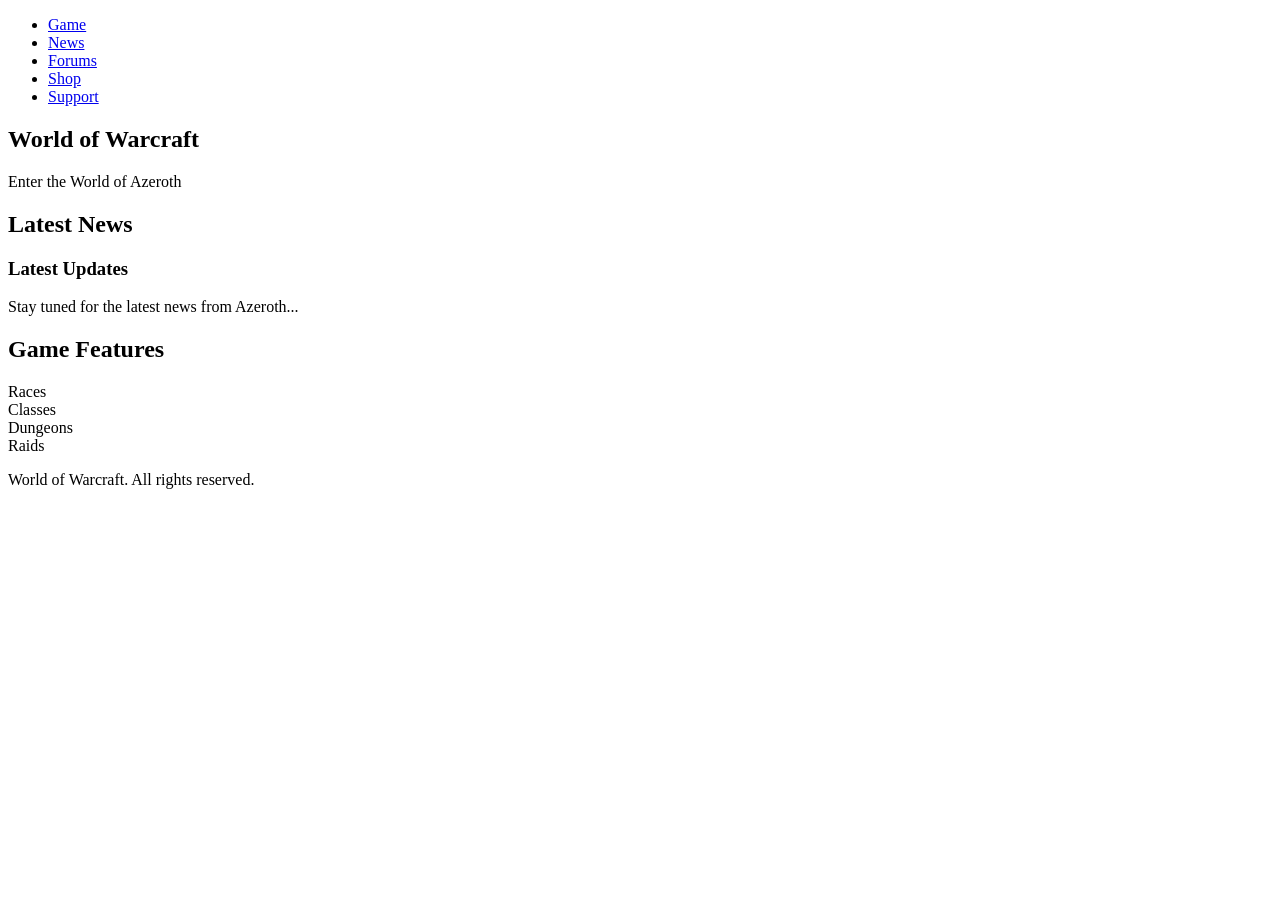
==== index.html @ 6325b82b "first commit" ====
<!DOCTYPE html>
<html lang="en">
<head>
    <meta charset="UTF-8">
    <meta name="viewport" content="width=device-width, initial-scale=1.0">
    <title>World of Warcraft - The Official Website</title>
    <link rel="stylesheet" href="styles.css">
</head>
<body>
    <header>
        <nav>
            <ul>
                <li><a href="#">Game</a></li>
                <li><a href="#">News</a></li>
                <li><a href="#">Forums</a></li>
                <li><a href="#">Shop</a></li>
                <li><a href="#">Support</a></li>
            </ul>
        </nav>
    </header>

    <main>
        <section class="hero">
            <h1>World of Warcraft</h1>
            <p>Enter the World of Azeroth</p>
        </section>

        <section class="news">
            <h2>Latest News</h2>
            <article>
                <h3>Latest Updates</h3>
                <p>Stay tuned for the latest news from Azeroth...</p>
            </article>
        </section>

        <section class="features">
            <h2>Game Features</h2>
            <div class="feature-grid">
                <div class="feature-card">Races</div>
                <div class="feature-card">Classes</div>
                <div class="feature-card">Dungeons</div>
                <div class="feature-card">Raids</div>
            </div>
        </section>
    </main>

    <footer>
        <p>World of Warcraft. All rights reserved.</p>
    </footer>

    <script src="script.js"></script>
</body>
</html>
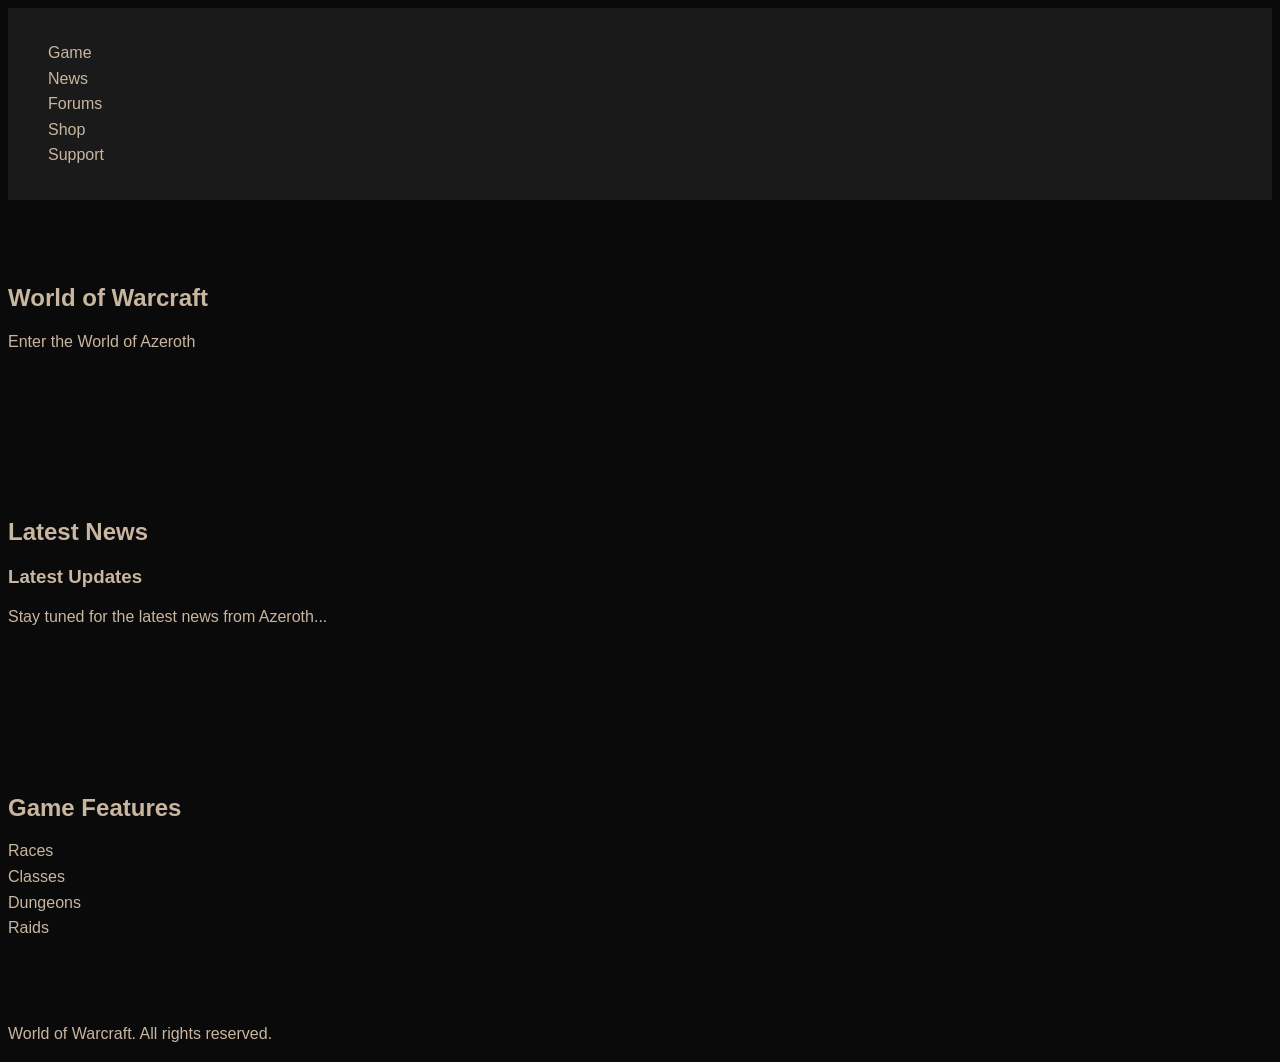
==== commit e59c52cd: "Add CSS reset and base styles with container and typography and README changes" ====
--- a/index.html
+++ b/index.html
@@ -4,7 +4,7 @@
     <meta charset="UTF-8">
     <meta name="viewport" content="width=device-width, initial-scale=1.0">
     <title>World of Warcraft - The Official Website</title>
-    <link rel="stylesheet" href="styles.css">
+    <link rel="stylesheet" href="style.css">
 </head>
 <body>
     <header>
--- a/style.css
+++ b/style.css
@@ -0,0 +1,64 @@
+ 
+html {
+    font-size: 16px;
+    scroll-behavior: smooth;
+}
+
+body {
+    font-family: 'Segoe UI', Tahoma, Geneva, Verdana, sans-serif;
+    line-height: 1.6;
+    color: #c9b6a0;
+    background-color: #0a0a0a;
+    min-height: 100vh;
+}
+
+img {
+    max-width: 100%;
+    height: auto;
+    display: block;
+}
+
+a {
+    text-decoration: none;
+    color: inherit;
+}
+
+ul, ol {
+    list-style: none;
+}
+
+button {
+    cursor: pointer;
+    border: none;
+    background: none;
+    font-family: inherit;
+}
+
+/* Base container */
+.container {
+    max-width: 1200px;
+    margin: 0 auto;
+    padding: 0 1.5rem;
+}
+
+/* Section base styles */
+section {
+    padding: 4rem 0;
+}
+
+/* Typography base */
+h1, h2, h3, h4, h5, h6 {
+    font-weight: 700;
+    line-height: 1.2;
+    margin-bottom: 1rem;
+}
+
+p {
+    margin-bottom: 1rem;
+}
+
+/* Temporary layout styles - will be refined */
+ header {
+    background: #1a1a1a;
+    padding: 1rem 0;
+ }
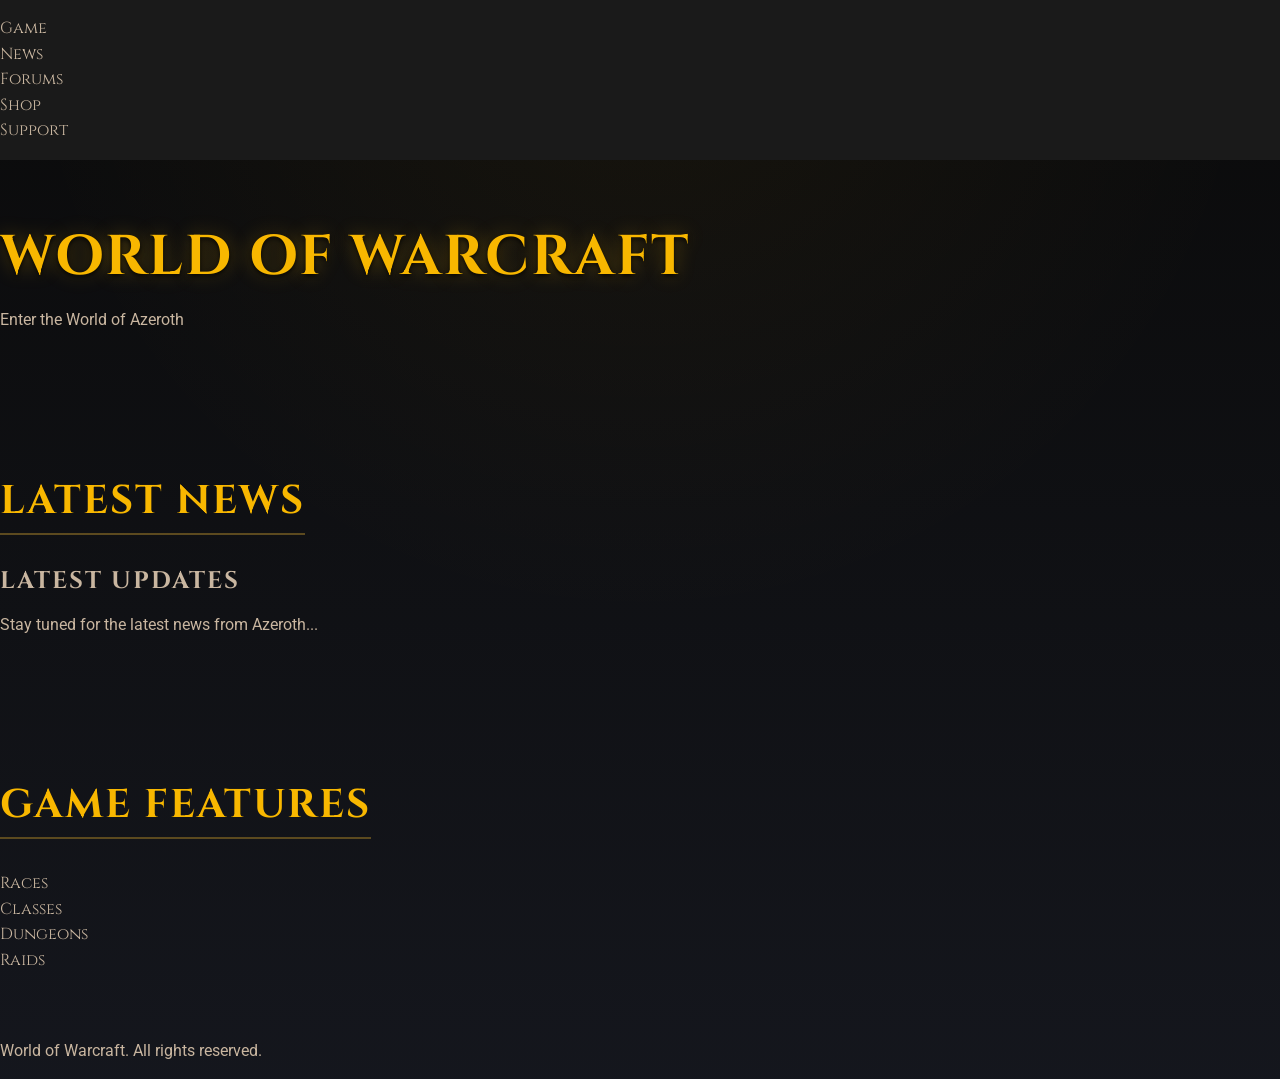
==== commit 9b379913: "Add WoW color scheme and fantasy typography with Cinzel font" ====
--- a/index.html
+++ b/index.html
@@ -41,7 +41,7 @@
                 <div class="feature-card">Dungeons</div>
                 <div class="feature-card">Raids</div>
             </div>
-        </section>
+        </section>    
     </main>
 
     <footer>
--- a/style.css
+++ b/style.css
@@ -1,15 +1,51 @@
- 
+@import url('https://fonts.googleapis.com/css2?family=Cinzel:wght@400;700;900&family=Roboto:wght@300;400;500;700&display=swap');
+
+:root {
+    --wow-gold: #f8b700;
+    --wow-gold-light: #ffd700;
+    --wow-gold-dark: #c48a00;
+    --wow-blue: #00b4ff;
+    --wow-blue-dark: #0077b3;
+    --wow-alliance: #1c3f6e;
+    --wow-horde: #8c1616;
+    --wow-bg-dark: #0a0a0a;
+    --wow-bg-panel: #15171e;
+    --wow-bg-panel-light: #1e2129;
+    --wow-text-primary: #c9b6a0;
+    --wow-text-secondary: #8b7355;
+    --wow-border: #3d3425;
+    --wow-border-gold: #5c4a1f;
+    --wow-danger: #ff4040;
+    --wow-success: #40ff40;
+    --wow-magic: #9b59b6;
+}
+
+* {
+    margin: 0;
+    padding: 0;
+    box-sizing: border-box;
+}
+
+*::before, *::after {
+    margin: 0;
+    padding: 0;
+    box-sizing: border-box;
+}
+
 html {
     font-size: 16px;
     scroll-behavior: smooth;
 }
 
 body {
-    font-family: 'Segoe UI', Tahoma, Geneva, Verdana, sans-serif;
+    font-family: 'Cinzel', 'Georgia', serif;
     line-height: 1.6;
-    color: #c9b6a0;
-    background-color: #0a0a0a;
+    color: var(--wow-text-primary);
+    background-color: var(--wow-bg-dark);
     min-height: 100vh;
+    background-image: 
+        radial-gradient(circle at 50% 0%, rgba(248, 183, 0, 0.05) 0%, transparent 50%),
+        linear-gradient(180deg, rgba(10, 10, 10, 0.9) 0%, rgba(21, 23, 30, 0.95) 100%);
 }
 
 img {
@@ -34,31 +70,63 @@
     font-family: inherit;
 }
 
-/* Base container */
 .container {
     max-width: 1200px;
     margin: 0 auto;
     padding: 0 1.5rem;
 }
 
-/* Section base styles */
 section {
     padding: 4rem 0;
 }
 
-/* Typography base */
 h1, h2, h3, h4, h5, h6 {
+    font-family: 'Cinzel', serif;
     font-weight: 700;
     line-height: 1.2;
     margin-bottom: 1rem;
+    color: var(--wow-gold);
+    text-transform: uppercase;
+    letter-spacing: 2px;
+}
+
+h1 {
+    font-size: 3.5rem;
+    text-shadow: 0 2px 4px rgba(0, 0, 0, 0.8), 0 0 20px rgba(248, 183, 0, 0.3);
+}
+
+h2 {
+    font-size: 2.5rem;
+    border-bottom: 2px solid var(--wow-border-gold);
+    padding-bottom: 0.5rem;
+    margin-bottom: 2rem;
+    display: inline-block;
+}
+
+h3 {
+    font-size: 1.5rem;
+    color: var(--wow-text-primary);
 }
 
 p {
+    font-family: 'Roboto', sans-serif;
     margin-bottom: 1rem;
+    color: var(--wow-text-primary);
 }
 
-/* Temporary layout styles - will be refined */
- header {
+.text-gold {
+    color: var(--wow-gold);
+}
+
+.text-alliance {
+    color: #4a90e2;
+}
+
+.text-horde {
+    color: #ff6b6b;
+}
+
+header {
     background: #1a1a1a;
     padding: 1rem 0;
- }
+}
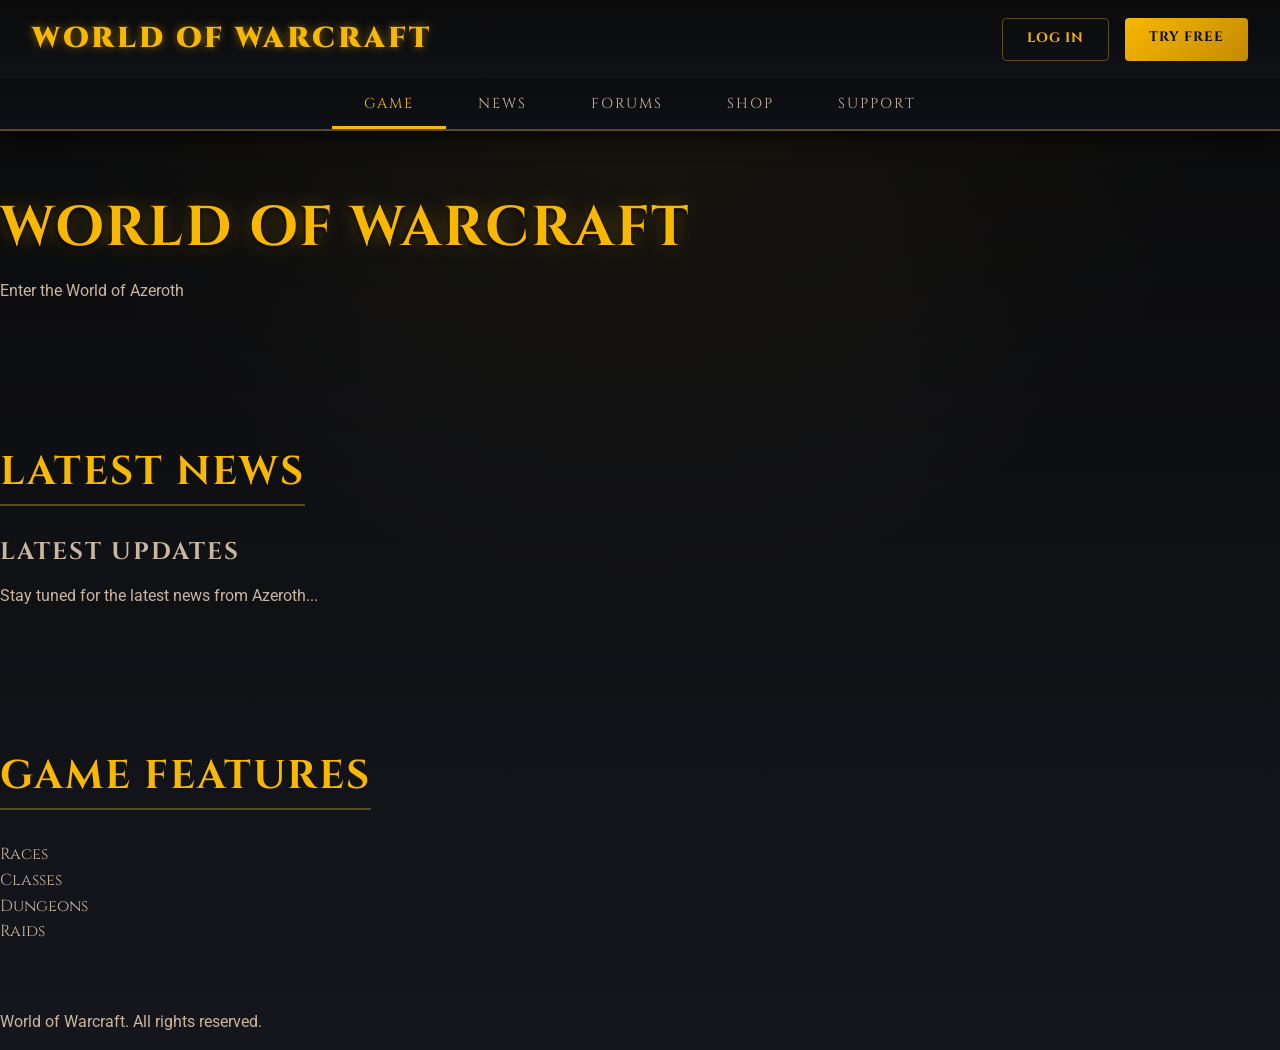
==== commit c911837f: "Add styled header with logo, account buttons, and navigation" ====
--- a/index.html
+++ b/index.html
@@ -7,14 +7,23 @@
     <link rel="stylesheet" href="style.css">
 </head>
 <body>
-    <header>
-        <nav>
+    <header class="main-header">
+        <div class="header-top">
+            <div class="logo">
+                <span class="logo-text">World of Warcraft</span>
+            </div>
+            <div class="account-actions">
+                <a href="#" class="btn-login">Log In</a>
+                <a href="#" class="btn-signup">Try Free</a>
+            </div>
+        </div>
+        <nav class="main-nav">
             <ul>
-                <li><a href="#">Game</a></li>
-                <li><a href="#">News</a></li>
-                <li><a href="#">Forums</a></li>
-                <li><a href="#">Shop</a></li>
-                <li><a href="#">Support</a></li>
+                <li><a href="#" class="nav-link active">Game</a></li>
+                <li><a href="#" class="nav-link">News</a></li>
+                <li><a href="#" class="nav-link">Forums</a></li>
+                <li><a href="#" class="nav-link">Shop</a></li>
+                <li><a href="#" class="nav-link">Support</a></li>
             </ul>
         </nav>
     </header>
--- a/style.css
+++ b/style.css
@@ -126,7 +126,120 @@
     color: #ff6b6b;
 }
 
-header {
-    background: #1a1a1a;
-    padding: 1rem 0;
-}
+/* Header and Navigation */
+.main-header {
+    background: linear-gradient(180deg, var(--wow-bg-dark) 0%, var(--wow-bg-panel) 100%);
+    border-bottom: 2px solid var(--wow-border-gold);
+    position: sticky;
+    top: 0;
+    z-index: 1000;
+    box-shadow: 0 4px 20px rgba(0, 0, 0, 0.8);
+}
+
+.header-top {
+    display: flex;
+    justify-content: space-between;
+    align-items: center;
+    padding: 1rem 2rem;
+    max-width: 1400px;
+    margin: 0 auto;
+}
+
+.logo-text {
+    font-family: 'Cinzel', serif;
+    font-size: 1.8rem;
+    font-weight: 900;
+    color: var(--wow-gold);
+    text-transform: uppercase;
+    letter-spacing: 3px;
+    text-shadow: 0 0 10px rgba(248, 183, 0, 0.5);
+}
+
+.account-actions {
+    display: flex;
+    gap: 1rem;
+}
+
+.btn-login, .btn-signup {
+    padding: 0.6rem 1.5rem;
+    border-radius: 4px;
+    font-family: 'Cinzel', serif;
+    font-weight: 700;
+    text-transform: uppercase;
+    font-size: 0.85rem;
+    letter-spacing: 1px;
+    transition: all 0.3s ease;
+}
+
+.btn-login {
+    color: var(--wow-gold);
+    border: 1px solid var(--wow-border-gold);
+    background: transparent;
+}
+
+.btn-login:hover {
+    background: rgba(248, 183, 0, 0.1);
+    box-shadow: 0 0 15px rgba(248, 183, 0, 0.3);
+}
+
+.btn-signup {
+    color: var(--wow-bg-dark);
+    background: linear-gradient(135deg, var(--wow-gold) 0%, var(--wow-gold-dark) 100%);
+    border: none;
+}
+
+.btn-signup:hover {
+    background: linear-gradient(135deg, var(--wow-gold-light) 0%, var(--wow-gold) 100%);
+    box-shadow: 0 0 20px rgba(248, 183, 0, 0.4);
+}
+
+.main-nav {
+    background: rgba(0, 0, 0, 0.3);
+    padding: 0.8rem 0;
+}
+
+.main-nav ul {
+    display: flex;
+    justify-content: center;
+    gap: 0;
+    max-width: 1400px;
+    margin: 0 auto;
+}
+
+.main-nav .nav-link {
+    font-family: 'Cinzel', serif;
+    color: var(--wow-text-primary);
+    padding: 0.8rem 2rem;
+    text-transform: uppercase;
+    font-size: 0.9rem;
+    letter-spacing: 2px;
+    position: relative;
+    transition: all 0.3s ease;
+    border-bottom: 3px solid transparent;
+}
+
+.main-nav .nav-link:hover {
+    color: var(--wow-gold);
+    background: rgba(248, 183, 0, 0.05);
+}
+
+.main-nav .nav-link.active {
+    color: var(--wow-gold);
+    border-bottom-color: var(--wow-gold);
+}
+
+.main-nav .nav-link::after {
+    content: '';
+    position: absolute;
+    bottom: 0;
+    left: 50%;
+    width: 0;
+    height: 2px;
+    background: var(--wow-gold);
+    transition: all 0.3s ease;
+    transform: translateX(-50%);
+}
+
+.main-nav .nav-link:hover::after {
+    width: 60%;
+}
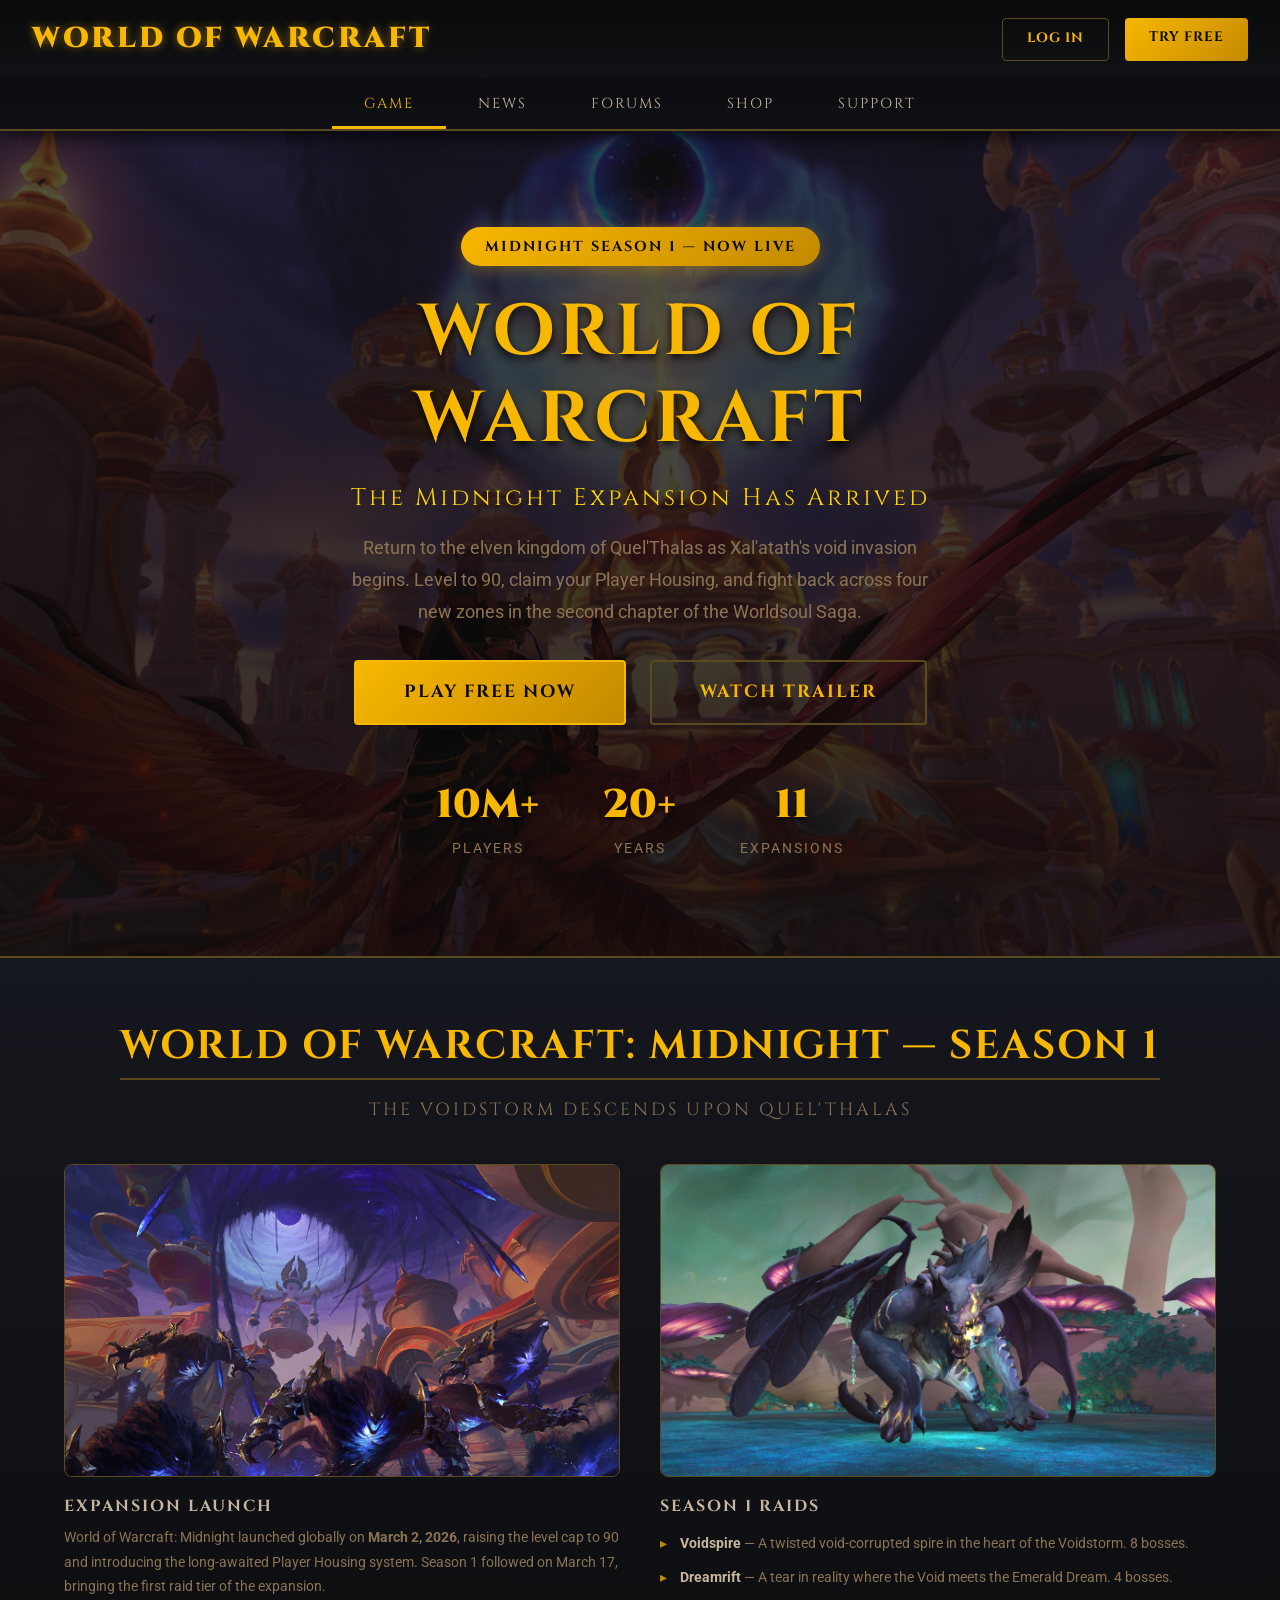
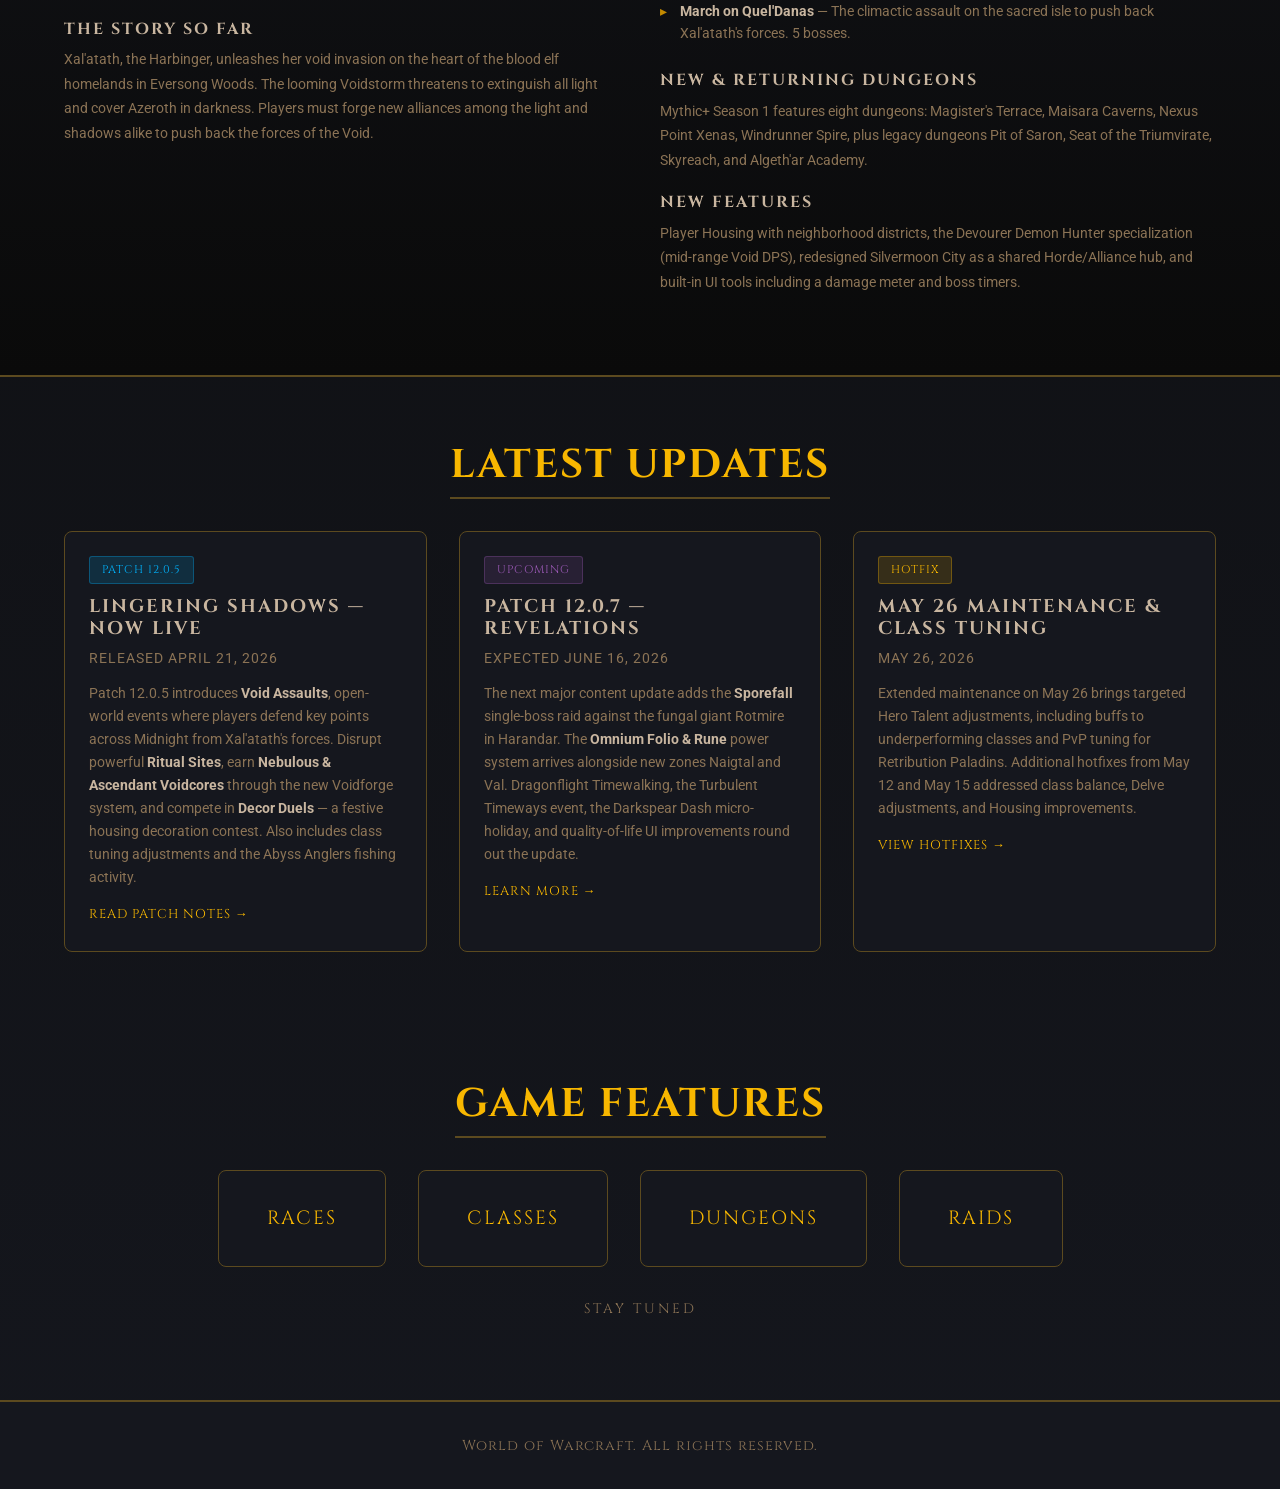
==== commit 2bc45ff5: "added last update images and patch notes from the season, also added form Login and Sign Up" ====
--- a/index.html
+++ b/index.html
@@ -13,13 +13,13 @@
                 <span class="logo-text">World of Warcraft</span>
             </div>
             <div class="account-actions">
-                <a href="#" class="btn-login">Log In</a>
-                <a href="#" class="btn-signup">Try Free</a>
+                <a href="login.html" class="btn-login">Log In</a>
+                <a href="signup.html" class="btn-signup">Try Free</a>
             </div>
         </div>
         <nav class="main-nav">
             <ul>
-                <li><a href="#" class="nav-link active">Game</a></li>
+                <li><a href="index.html" class="nav-link active">Game</a></li>
                 <li><a href="#" class="nav-link">News</a></li>
                 <li><a href="#" class="nav-link">Forums</a></li>
                 <li><a href="#" class="nav-link">Shop</a></li>
@@ -29,17 +29,86 @@
     </header>
 
     <main>
-        <section class="hero">
-            <h1>World of Warcraft</h1>
-            <p>Enter the World of Azeroth</p>
+        <section class="hero" style="background-image: url('src/images/midnight-bg.jpg');">
+            <div class="hero-overlay"></div>
+            <div class="hero-content">
+                <div class="hero-badge">Midnight Season 1 — Now Live</div>
+                <h1>World of Warcraft</h1>
+                <p class="hero-subtitle">The Midnight Expansion Has Arrived</p>
+                <p class="hero-description">Return to the elven kingdom of Quel'Thalas as Xal'atath's void invasion begins. Level to 90, claim your Player Housing, and fight back across four new zones in the second chapter of the Worldsoul Saga.</p>
+                <div class="hero-actions">
+                    <a href="https://worldofwarcraft.blizzard.com/en-us/" class="btn-primary" target="_blank">Play Free Now</a>
+                    <a href="https://www.youtube.com/watch?v=IFXrtiiZzfE" class="btn-secondary" target="_blank">Watch Trailer</a>
+                </div>
+                <div class="hero-stats">
+                    <div class="stat">
+                        <span class="stat-number">10M+</span>
+                        <span class="stat-label">Players</span>
+                    </div>
+                    <div class="stat">
+                        <span class="stat-number">20+</span>
+                        <span class="stat-label">Years</span>
+                    </div>
+                    <div class="stat">
+                        <span class="stat-number">11</span>
+                        <span class="stat-label">Expansions</span>
+                    </div>
+                </div>
+            </div>
+        </section>
+
+        <section class="season-bg">
+            <h2>World of Warcraft: Midnight — Season 1</h2>
+            <p class="season-subtitle">The Voidstorm Descends Upon Quel'Thalas</p>
+            <div class="season-grid">
+                <div class="season-info">
+                    <img src="src/images/midnight-zone.jpg" alt="Midnight zone" class="season-img">
+                    <h3>Expansion Launch</h3>
+                    <p>World of Warcraft: Midnight launched globally on <strong>March 2, 2026</strong>, raising the level cap to 90 and introducing the long-awaited Player Housing system. Season 1 followed on March 17, bringing the first raid tier of the expansion.</p>
+                    <h3>The Story So Far</h3>
+                    <p>Xal'atath, the Harbinger, unleashes her void invasion on the heart of the blood elf homelands in Eversong Woods. The looming Voidstorm threatens to extinguish all light and cover Azeroth in darkness. Players must forge new alliances among the light and shadows alike to push back the forces of the Void.</p>
+                </div>
+                <div class="season-raids">
+                    <img src="src/images/midnight-raids.jpg" alt="Midnight raids" class="season-img">
+                    <h3>Season 1 Raids</h3>
+                    <ul>
+                        <li><strong>Voidspire</strong> — A twisted void-corrupted spire in the heart of the Voidstorm. 8 bosses.</li>
+                        <li><strong>Dreamrift</strong> — A tear in reality where the Void meets the Emerald Dream. 4 bosses.</li>
+                        <li><strong>March on Quel'Danas</strong> — The climactic assault on the sacred isle to push back Xal'atath's forces. 5 bosses.</li>
+                    </ul>
+                    <h3>New & Returning Dungeons</h3>
+                    <p>Mythic+ Season 1 features eight dungeons: Magister's Terrace, Maisara Caverns, Nexus Point Xenas, Windrunner Spire, plus legacy dungeons Pit of Saron, Seat of the Triumvirate, Skyreach, and Algeth'ar Academy.</p>
+                    <h3>New Features</h3>
+                    <p>Player Housing with neighborhood districts, the Devourer Demon Hunter specialization (mid-range Void DPS), redesigned Silvermoon City as a shared Horde/Alliance hub, and built-in UI tools including a damage meter and boss timers.</p>
+                </div>
+            </div>
         </section>
 
         <section class="news">
-            <h2>Latest News</h2>
-            <article>
-                <h3>Latest Updates</h3>
-                <p>Stay tuned for the latest news from Azeroth...</p>
-            </article>
+            <h2>Latest Updates</h2>
+            <div class="news-grid">
+                <article class="news-card">
+                    <span class="news-badge patch">Patch 12.0.5</span>
+                    <h3>Lingering Shadows — Now Live</h3>
+                    <p class="news-date">Released April 21, 2026</p>
+                    <p>Patch 12.0.5 introduces <strong>Void Assaults</strong>, open-world events where players defend key points across Midnight from Xal'atath's forces. Disrupt powerful <strong>Ritual Sites</strong>, earn <strong>Nebulous &amp; Ascendant Voidcores</strong> through the new Voidforge system, and compete in <strong>Decor Duels</strong> — a festive housing decoration contest. Also includes class tuning adjustments and the Abyss Anglers fishing activity.</p>
+                    <a href="https://news.blizzard.com/en-us/article/24271855/12-0-5-content-update-notes" class="news-link" target="_blank">Read Patch Notes →</a>
+                </article>
+                <article class="news-card">
+                    <span class="news-badge upcoming">Upcoming</span>
+                    <h3>Patch 12.0.7 — Revelations</h3>
+                    <p class="news-date">Expected June 16, 2026</p>
+                    <p>The next major content update adds the <strong>Sporefall</strong> single-boss raid against the fungal giant Rotmire in Harandar. The <strong>Omnium Folio &amp; Rune</strong> power system arrives alongside new zones Naigtal and Val. Dragonflight Timewalking, the Turbulent Timeways event, the Darkspear Dash micro-holiday, and quality-of-life UI improvements round out the update.</p>
+                    <a href="https://worldofwarcraft.blizzard.com/en-us/news/24267938/take-a-look-ahead-at-the-12-0-7-content-update" class="news-link" target="_blank">Learn More →</a>
+                </article>
+                <article class="news-card">
+                    <span class="news-badge hotfix">Hotfix</span>
+                    <h3>May 26 Maintenance & Class Tuning</h3>
+                    <p class="news-date">May 26, 2026</p>
+                    <p>Extended maintenance on May 26 brings targeted Hero Talent adjustments, including buffs to underperforming classes and PvP tuning for Retribution Paladins. Additional hotfixes from May 12 and May 15 addressed class balance, Delve adjustments, and Housing improvements.</p>
+                    <a href="https://www.mmo-champion.com/content/14227-Patch-12-0-7-and-Patch-12-1-Expected-Release-Dates" class="news-link" target="_blank">View Hotfixes →</a>
+                </article>
+            </div>
         </section>
 
         <section class="features">
@@ -50,6 +119,7 @@
                 <div class="feature-card">Dungeons</div>
                 <div class="feature-card">Raids</div>
             </div>
+            <p class="features-soon">Stay Tuned</p>
         </section>    
     </main>
 
--- a/style.css
+++ b/style.css
@@ -243,3 +243,511 @@
 .main-nav .nav-link:hover::after {
     width: 60%;
 }
+
+
+.news {
+    text-align: center;
+}
+
+.news-grid {
+    display: grid;
+    grid-template-columns: repeat(auto-fit, minmax(320px, 1fr));
+    gap: 2rem;
+    max-width: 1200px;
+    margin: 0 auto;
+    padding: 0 1.5rem;
+}
+
+.news-card {
+    background: var(--wow-bg-panel);
+    border: 1px solid var(--wow-border-gold);
+    border-radius: 8px;
+    padding: 1.5rem;
+    text-align: left;
+    transition: border-color 0.3s ease, box-shadow 0.3s ease;
+}
+
+.news-card:hover {
+    border-color: var(--wow-gold);
+    box-shadow: 0 0 20px rgba(248, 183, 0, 0.15);
+}
+
+.news-card h3 {
+    font-size: 1.15rem;
+    margin-bottom: 0.4rem;
+}
+
+.news-card p {
+    font-size: 0.9rem;
+    color: var(--wow-text-secondary);
+    margin-bottom: 0.75rem;
+}
+
+.news-card p strong {
+    color: var(--wow-text-primary);
+}
+
+.news-date {
+    font-family: 'Roboto', sans-serif;
+    font-size: 0.8rem;
+    color: var(--wow-gold-dark);
+    text-transform: uppercase;
+    letter-spacing: 1px;
+    margin-bottom: 0.75rem;
+}
+
+.news-badge {
+    display: inline-block;
+    padding: 0.25rem 0.75rem;
+    border-radius: 3px;
+    font-family: 'Cinzel', serif;
+    font-size: 0.7rem;
+    text-transform: uppercase;
+    letter-spacing: 1px;
+    margin-bottom: 0.75rem;
+}
+
+.news-badge.patch {
+    background: rgba(0, 180, 255, 0.15);
+    color: var(--wow-blue);
+    border: 1px solid rgba(0, 180, 255, 0.3);
+}
+
+.news-badge.upcoming {
+    background: rgba(155, 89, 182, 0.15);
+    color: var(--wow-magic);
+    border: 1px solid rgba(155, 89, 182, 0.3);
+}
+
+.news-badge.hotfix {
+    background: rgba(248, 183, 0, 0.15);
+    color: var(--wow-gold);
+    border: 1px solid rgba(248, 183, 0, 0.3);
+}
+
+.news-link {
+    font-family: 'Cinzel', serif;
+    font-size: 0.8rem;
+    color: var(--wow-gold);
+    text-transform: uppercase;
+    letter-spacing: 1px;
+    transition: color 0.2s;
+}
+
+.news-link:hover {
+    color: var(--wow-gold-light);
+}
+
+
+.season-bg {
+    background: linear-gradient(180deg, var(--wow-bg-panel) 0%, var(--wow-bg-dark) 100%);
+    border-top: 2px solid var(--wow-border-gold);
+    border-bottom: 2px solid var(--wow-border-gold);
+    text-align: center;
+}
+
+.season-subtitle {
+    font-family: 'Cinzel', serif;
+    font-size: 1.1rem;
+    color: var(--wow-text-secondary);
+    text-transform: uppercase;
+    letter-spacing: 3px;
+    margin-bottom: 2.5rem;
+    margin-top: -1rem;
+}
+
+.season-grid {
+    display: grid;
+    grid-template-columns: 1fr 1fr;
+    gap: 2.5rem;
+    max-width: 1200px;
+    margin: 2rem auto 0;
+    padding: 0 1.5rem;
+    text-align: left;
+}
+
+@media (max-width: 768px) {
+    .season-grid {
+        grid-template-columns: 1fr;
+    }
+}
+
+.season-img {
+    width: 100%;
+    border-radius: 8px;
+    margin-bottom: 1.25rem;
+    border: 1px solid var(--wow-border-gold);
+}
+
+.season-info h3,
+.season-raids h3 {
+    font-size: 1rem;
+    margin-bottom: 0.6rem;
+    margin-top: 1.25rem;
+}
+
+.season-info h3:first-child,
+.season-raids h3:first-child {
+    margin-top: 0;
+}
+
+.season-info p,
+.season-raids p {
+    font-size: 0.9rem;
+    color: var(--wow-text-secondary);
+    line-height: 1.7;
+}
+
+.season-raids ul {
+    list-style: none;
+    margin-bottom: 1rem;
+}
+
+.season-raids ul li {
+    font-family: 'Roboto', sans-serif;
+    font-size: 0.9rem;
+    color: var(--wow-text-secondary);
+    padding: 0.4rem 0 0.4rem 1.25rem;
+    position: relative;
+    line-height: 1.5;
+}
+
+.season-raids ul li::before {
+    content: '▸';
+    position: absolute;
+    left: 0;
+    color: var(--wow-gold-dark);
+}
+
+.season-raids ul li strong {
+    color: var(--wow-text-primary);
+}
+
+
+.features {
+    text-align: center;
+}
+
+.feature-grid {
+    display: flex;
+    justify-content: center;
+    gap: 2rem;
+    flex-wrap: wrap;
+    max-width: 1200px;
+    margin: 0 auto;
+    padding: 0 1.5rem;
+}
+
+.feature-card {
+    background: var(--wow-bg-panel);
+    border: 1px solid var(--wow-border-gold);
+    border-radius: 8px;
+    padding: 2rem 3rem;
+    font-family: 'Cinzel', serif;
+    font-size: 1.2rem;
+    text-transform: uppercase;
+    letter-spacing: 2px;
+    color: var(--wow-gold);
+    transition: all 0.3s ease;
+    min-width: 160px;
+}
+
+.feature-card:hover {
+    background: rgba(248, 183, 0, 0.1);
+    box-shadow: 0 0 20px rgba(248, 183, 0, 0.4);
+    border-color: var(--wow-gold);
+}
+
+.features-soon {
+    text-align: center;
+    font-family: 'Cinzel', serif;
+    font-size: 0.85rem;
+    text-transform: uppercase;
+    letter-spacing: 3px;
+    color: var(--wow-text-secondary);
+    margin-top: 2rem;
+}
+
+
+footer {
+    text-align: center;
+    padding: 2rem;
+    border-top: 2px solid var(--wow-border-gold);
+    background: var(--wow-bg-panel);
+}
+
+footer p {
+    margin: 0;
+    font-family: 'Cinzel', serif;
+    color: var(--wow-text-secondary);
+    font-size: 0.9rem;
+    letter-spacing: 1px;
+}
+
+/* hero Section */
+.hero {
+    position: relative;
+    min-height: 80vh;
+    display: flex;
+    flex-direction: column;
+    justify-content: center;
+    align-items: center;
+    text-align: center;
+    padding: 6rem 2rem;
+    background-size: cover;
+    background-position: center;
+    background-repeat: no-repeat;
+    overflow: hidden;
+}
+
+.hero-overlay {
+    position: absolute;
+    inset: 0;
+    background: linear-gradient(180deg, rgba(10, 10, 10, 0.7) 0%, rgba(10, 10, 10, 0.85) 100%);
+    z-index: 1;
+}
+
+.hero-content {
+    position: relative;
+    z-index: 2;
+    max-width: 800px;
+}
+
+.hero-badge {
+    display: inline-block;
+    background: linear-gradient(135deg, var(--wow-gold) 0%, var(--wow-gold-dark) 100%);
+    color: var(--wow-bg-dark);
+    padding: 0.5rem 1.5rem;
+    border-radius: 20px;
+    font-family: 'Cinzel', serif;
+    font-weight: 700;
+    font-size: 0.9rem;
+    text-transform: uppercase;
+    letter-spacing: 2px;
+    margin-bottom: 1.5rem;
+    box-shadow: 0 4px 15px rgba(248, 183, 0, 0.3);
+}
+
+.hero h1 {
+    font-size: 4.5rem;
+    margin-bottom: 1rem;
+    text-shadow: 0 4px 8px rgba(0, 0, 0, 0.9), 0 0 30px rgba(248, 183, 0, 0.2);
+    letter-spacing: 4px;
+}
+
+.hero-subtitle {
+    font-family: 'Cinzel', serif;
+    font-size: 1.5rem;
+    color: var(--wow-gold-light);
+    margin-bottom: 1rem;
+    letter-spacing: 3px;
+}
+
+.hero-description {
+    font-size: 1.1rem;
+    color: var(--wow-text-secondary);
+    max-width: 600px;
+    margin: 0 auto 2rem;
+    line-height: 1.8;
+}
+
+.hero-actions {
+    display: flex;
+    gap: 1.5rem;
+    justify-content: center;
+    margin-bottom: 3rem;
+}
+
+.btn-primary {
+    padding: 1rem 3rem;
+    background: linear-gradient(135deg, var(--wow-gold) 0%, var(--wow-gold-dark) 100%);
+    color: var(--wow-bg-dark);
+    font-family: 'Cinzel', serif;
+    font-weight: 700;
+    font-size: 1.1rem;
+    text-transform: uppercase;
+    letter-spacing: 2px;
+    border-radius: 4px;
+    border: 2px solid var(--wow-gold);
+    transition: all 0.3s ease;
+    display: inline-block;
+}
+
+.btn-primary:hover {
+    transform: translateY(-3px);
+    box-shadow: 0 10px 30px rgba(248, 183, 0, 0.4);
+    background: linear-gradient(135deg, var(--wow-gold-light) 0%, var(--wow-gold) 100%);
+}
+
+.btn-secondary {
+    padding: 1rem 3rem;
+    background: transparent;
+    color: var(--wow-gold);
+    font-family: 'Cinzel', serif;
+    font-weight: 700;
+    font-size: 1.1rem;
+    text-transform: uppercase;
+    letter-spacing: 2px;
+    border-radius: 4px;
+    border: 2px solid var(--wow-border-gold);
+    transition: all 0.3s ease;
+    display: inline-block;
+}
+
+.btn-secondary:hover {
+    background: rgba(248, 183, 0, 0.1);
+    transform: translateY(-3px);
+    box-shadow: 0 0 20px rgba(248, 183, 0, 0.2);
+}
+
+.hero-stats {
+    display: flex;
+    justify-content: center;
+    gap: 4rem;
+    margin-top: 2rem;
+}
+
+.stat {
+    display: flex;
+    flex-direction: column;
+    align-items: center;
+}
+
+.stat-number {
+    font-family: 'Cinzel', serif;
+    font-size: 2.5rem;
+    font-weight: 900;
+    color: var(--wow-gold);
+    text-shadow: 0 2px 4px rgba(0, 0, 0, 0.8);
+}
+
+.stat-label {
+    font-family: 'Roboto', sans-serif;
+    font-size: 0.9rem;
+    color: var(--wow-text-secondary);
+    text-transform: uppercase;
+    letter-spacing: 2px;
+}
+
+/* Auth Pages */
+.auth-section {
+    min-height: calc(100vh - 200px);
+    display: flex;
+    justify-content: center;
+    align-items: center;
+    padding: 3rem 1.5rem;
+    background: 
+        radial-gradient(circle at 50% 50%, rgba(248, 183, 0, 0.05) 0%, transparent 70%),
+        linear-gradient(180deg, var(--wow-bg-panel) 0%, var(--wow-bg-dark) 100%);
+}
+
+.auth-card {
+    background: linear-gradient(180deg, var(--wow-bg-panel) 0%, var(--wow-bg-dark) 100%);
+    border: 2px solid var(--wow-border-gold);
+    border-radius: 8px;
+    width: 420px;
+    max-width: 94vw;
+    padding: 2.5rem 2rem 2rem;
+    box-shadow: 0 0 40px rgba(248, 183, 0, 0.15), 0 20px 60px rgba(0, 0, 0, 0.8);
+}
+
+.auth-card h2 {
+    display: block;
+    text-align: center;
+    font-size: 1.6rem;
+    padding-bottom: 0.75rem;
+}
+
+.auth-desc {
+    text-align: center;
+    color: var(--wow-text-secondary);
+    font-size: 0.95rem;
+    margin-bottom: 1.5rem;
+    margin-top: -0.5rem;
+}
+
+.form-fields {
+    display: flex;
+    flex-direction: column;
+    gap: 1rem;
+    margin-bottom: 1.25rem;
+}
+
+.form-field {
+    display: flex;
+    flex-direction: column;
+    gap: 0.3rem;
+}
+
+.form-label {
+    font-family: 'Cinzel', serif;
+    font-size: 0.8rem;
+    text-transform: uppercase;
+    letter-spacing: 1px;
+    color: var(--wow-text-secondary);
+}
+
+.form-input {
+    padding: 0.7rem 0.9rem;
+    border-radius: 4px;
+    border: 1px solid var(--wow-border);
+    background: var(--wow-bg-panel-light);
+    color: var(--wow-text-primary);
+    font-family: 'Roboto', sans-serif;
+    font-size: 0.95rem;
+    outline: none;
+    transition: border-color 0.2s, box-shadow 0.2s;
+}
+
+.form-input:focus {
+    border-color: var(--wow-gold-dark);
+    box-shadow: 0 0 8px rgba(248, 183, 0, 0.15);
+}
+
+.form-input.valid {
+    border-color: var(--wow-success);
+}
+
+.form-input.invalid {
+    border-color: var(--wow-danger);
+    box-shadow: 0 0 8px rgba(255, 64, 64, 0.2);
+}
+
+.field-error {
+    font-family: 'Roboto', sans-serif;
+    font-size: 0.78rem;
+    color: var(--wow-danger);
+    display: none;
+    min-height: 1.1em;
+}
+
+.form-submit {
+    width: 100%;
+    padding: 0.9rem;
+    font-size: 1rem;
+    margin-bottom: 1rem;
+    cursor: pointer;
+}
+
+.form-submit:hover {
+    transform: none;
+    box-shadow: 0 4px 20px rgba(248, 183, 0, 0.35);
+}
+
+.form-toggle {
+    text-align: center;
+    font-family: 'Roboto', sans-serif;
+    font-size: 0.85rem;
+    color: var(--wow-text-secondary);
+}
+
+.toggle-link {
+    color: var(--wow-gold);
+    font-weight: 700;
+    transition: color 0.2s;
+}
+
+.toggle-link:hover {
+    color: var(--wow-gold-light);
+    text-decoration: underline;
+}
